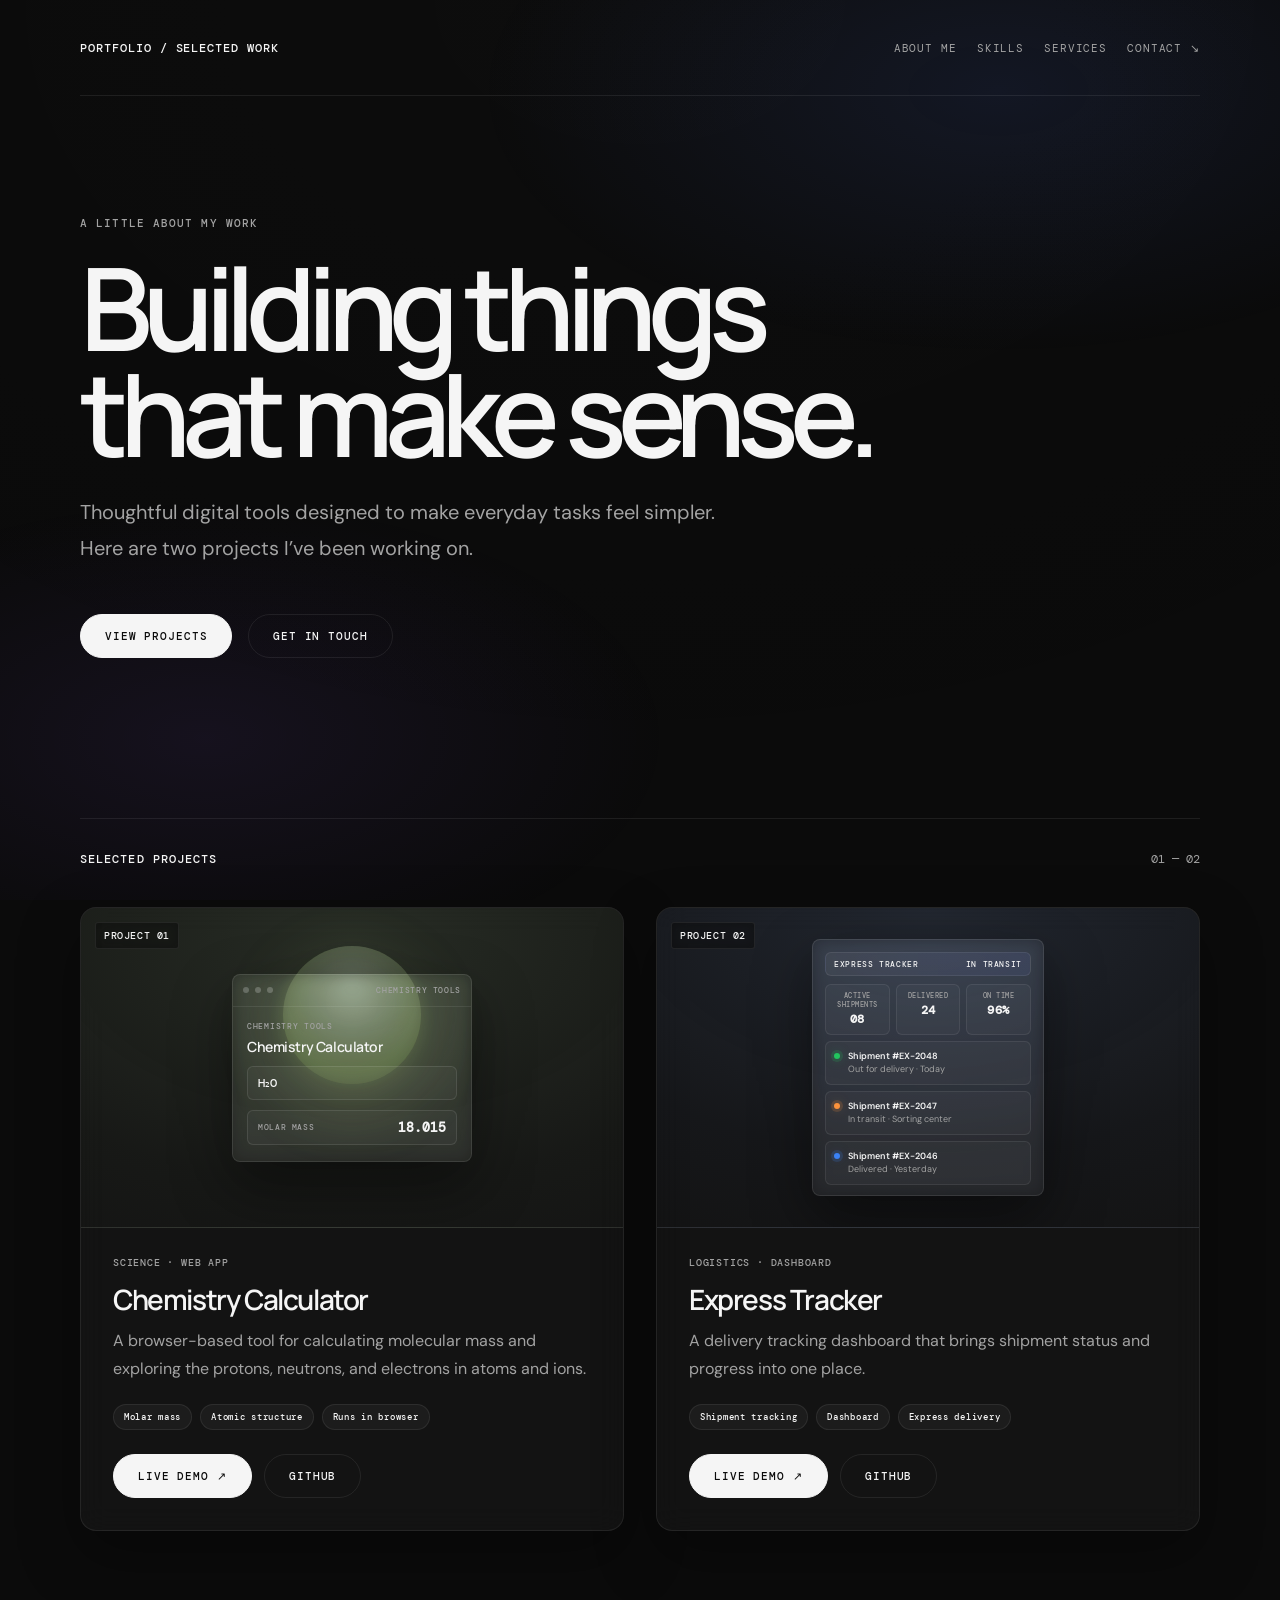
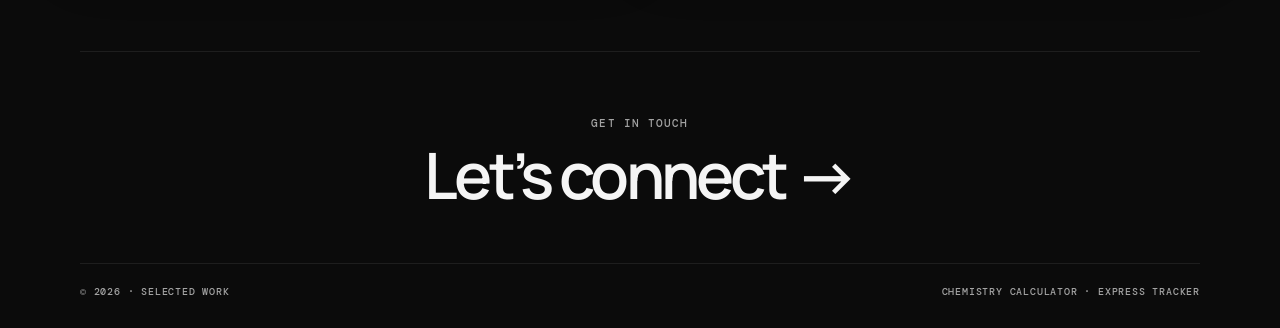
==== index.html @ ef1e5c7a "myportfolio" ====
<!doctype html>
<html lang="en">
<head>
<meta charset="utf-8">
<meta name="viewport" content="width=device-width, initial-scale=1">
<meta name="theme-color" content="#f4f3ed">
<title>Portfolio — Selected Work</title>
<link rel="stylesheet" href="comets.css">
<link rel="stylesheet" href="glow.css">
<link rel="stylesheet" href="styles.css">
<script src="comets.js" defer></script>
<script src="glow.js" defer></script>
</head>
<body>
<div id="comets" class="comet-layer"></div>
<header class="wrap nav nav-flex">
  <div class="brand">PORTFOLIO / SELECTED WORK</div>
  <nav class="nav-links">
    <a href="about-me.html">ABOUT ME</a>
    <a href="skills.html">SKILLS</a>
    <a href="services.html">SERVICES</a>
    <a href="contact.html">CONTACT ↘</a>
  </nav>
</header>
<main class="wrap">
<section class="intro"><div><div class="eyebrow">A LITTLE ABOUT MY WORK</div><h1>Building things<br>that make sense.</h1><p>Thoughtful digital tools designed to make everyday tasks feel simpler. Here are two projects I’ve been working on.</p><div class="cta-group"><a href="#projects" class="btn btn-primary">View Projects</a><a href="contact.html" class="btn btn-ghost">Get in Touch</a></div></div></section>
<div class="section-head" id="projects"><h2>Selected projects</h2><span>01 — 02</span></div>
<section class="projects" aria-label="Selected projects">
<article class="card"><div class="visual chem"><div class="orb"></div><div class="browser"><div class="browser-top"><i class="dot"></i><i class="dot"></i><i class="dot"></i><span class="mini-title">CHEMISTRY TOOLS</span></div><div class="browser-body"><div class="mini-eyebrow">CHEMISTRY TOOLS</div><div class="mini-heading">Chemistry Calculator</div><div class="input">H₂O</div><div class="result"><span>MOLAR MASS</span><b>18.015</b></div></div></div><span class="number">PROJECT 01</span></div><div class="card-copy"><div class="card-top"><span class="tag">SCIENCE · WEB APP</span></div><h3>Chemistry Calculator</h3><p>A browser-based tool for calculating molecular mass and exploring the protons, neutrons, and electrons in atoms and ions.</p><div class="card-foot"><span class="chip">Molar mass</span><span class="chip">Atomic structure</span><span class="chip">Runs in browser</span></div><div class="card-actions"><a class="btn btn-primary" href="https://science-fs2s.vercel.app/" target="_blank" rel="noreferrer">Live Demo ↗</a><a class="btn btn-ghost" href="#" aria-label="GitHub">GitHub</a></div></div></article>
<article class="card"><div class="visual tracker"><div class="track-window"><div class="track-bar"><span>EXPRESS TRACKER</span><span>IN TRANSIT</span></div><div class="track-summary"><div class="track-stat">ACTIVE SHIPMENTS<b>08</b></div><div class="track-stat">DELIVERED<b>24</b></div><div class="track-stat">ON TIME<b>96%</b></div></div><div class="shipment"><i></i><span><b>Shipment #EX-2048</b><br>Out for delivery · Today</span></div><div class="shipment"><i></i><span><b>Shipment #EX-2047</b><br>In transit · Sorting center</span></div><div class="shipment"><i></i><span><b>Shipment #EX-2046</b><br>Delivered · Yesterday</span></div></div><span class="track-num">PROJECT 02</span></div><div class="card-copy"><div class="card-top"><span class="tag">LOGISTICS · DASHBOARD</span></div><h3>Express Tracker</h3><p>A delivery tracking dashboard that brings shipment status and progress into one place.</p><div class="card-foot"><span class="chip">Shipment tracking</span><span class="chip">Dashboard</span><span class="chip">Express delivery</span></div><div class="card-actions"><a class="btn btn-primary" href="https://node-3o9c.onrender.com/dashboard" target="_blank" rel="noreferrer">Live Demo ↗</a><a class="btn btn-ghost" href="#" aria-label="GitHub">GitHub</a></div></div></article>
</section>
</main>
<section class="wrap contact contact-cta">
  <div class="eyebrow">GET IN TOUCH</div>
  <a href="contact.html" class="cta-link">Let’s connect →</a>
</section>
<footer class="wrap footer"><span>© 2026 · SELECTED WORK</span><span>CHEMISTRY CALCULATOR · EXPRESS TRACKER</span></footer>
</body>
</html>
---- comets.css ----
#comets {
  pointer-events: none;
}

.comet-layer {
  position: fixed;
  inset: 0;
  z-index: -1;
  overflow: hidden;
  background: radial-gradient(120% 120% at 50% 0%, rgba(255, 255, 255, 0.01), transparent 80%);
  will-change: transform;
}

.comet {
  position: absolute;
  top: 0;
  left: 0;
  width: 200px;
  height: 2px;
  border-radius: 999px;
  background: linear-gradient(90deg, rgba(255, 255, 255, 0) 0%, rgba(255, 255, 255, 1) 70%, rgba(255, 255, 255, 0) 100%);
  box-shadow: 0 0 32px 8px rgba(255, 255, 255, 0.18);
  opacity: 0;
  transform-origin: left center;
  will-change: transform, opacity;
  mix-blend-mode: screen;
}

.comet::before {
  content: "";
  position: absolute;
  right: -1px;
  top: 50%;
  transform: translateY(-50%);
  width: 6px;
  height: 6px;
  border-radius: 50%;
  background: radial-gradient(circle, #ffffff 0%, rgba(255, 255, 255, 0.6) 60%, rgba(255, 255, 255, 0) 100%);
  box-shadow: 0 0 28px 14px rgba(255, 255, 255, 0.24);
}

.comet--small {
  width: 80px;
  height: 1px;
}

.comet--small::before {
  width: 3px;
  height: 3px;
}

.comet--medium {
  width: 160px;
  height: 1.5px;
}

.comet--large {
  width: 280px;
  height: 2.5px;
}

.comet--large::before {
  width: 8px;
  height: 8px;
}

@keyframes comet {
  0% {
    transform: translate(140vw, -40vh) rotate(-20deg);
    opacity: 0;
  }
  5% {
    opacity: 1;
  }
  40% {
    opacity: 0.8;
  }
  100% {
    transform: translate(-60vw, 80vh) rotate(-20deg);
    opacity: 0;
  }
}

@media (prefers-reduced-motion: reduce) {
  .comet {
    display: none;
  }
}
---- glow.css ----
.glow-layer {
  position: fixed;
  inset: 0;
  z-index: -1;
  overflow: hidden;
  pointer-events: none;
  background:
    radial-gradient(58% 42% at 78% 10%, rgba(88, 128, 255, 0.1), transparent 70%),
    radial-gradient(52% 38% at 16% 82%, rgba(150, 96, 255, 0.08), transparent 70%);
}

.glow-aura {
  position: absolute;
  top: 0;
  left: 0;
  width: 760px;
  height: 760px;
  opacity: 0;
  transition: opacity 600ms ease;
  background: radial-gradient(closest-side circle, rgba(150, 190, 255, 0.22), rgba(120, 145, 255, 0.1) 42%, rgba(0, 0, 0, 0) 72%);
  mix-blend-mode: screen;
  will-change: transform, opacity;
}

.glow-layer.is-live .glow-aura {
  opacity: 1;
}

.glow-bloom {
  position: absolute;
  top: 0;
  left: 0;
  width: 460px;
  height: 460px;
  opacity: 0;
  transition: opacity 700ms ease;
  background: radial-gradient(closest-side circle, rgba(190, 212, 255, 0.26), rgba(160, 130, 255, 0.12) 40%, rgba(0, 0, 0, 0) 70%);
  mix-blend-mode: screen;
  will-change: transform, opacity;
}

.glow-layer.is-hovering .glow-bloom {
  opacity: 1;
}

.glow-ripple {
  position: absolute;
  top: 0;
  left: 0;
  width: 26px;
  height: 26px;
  margin: -13px 0 0 -13px;
  border-radius: 50%;
  border: 1px solid rgba(205, 222, 255, 0.55);
  background: radial-gradient(circle, rgba(255, 255, 255, 0.4), rgba(255, 255, 255, 0) 70%);
  box-shadow: 0 0 24px 8px rgba(150, 180, 255, 0.28);
  mix-blend-mode: screen;
  animation: glowRipple 950ms cubic-bezier(0.16, 1, 0.3, 1) forwards;
}

@keyframes glowRipple {
  from {
    transform: scale(0.2);
    opacity: 0.9;
  }
  to {
    transform: scale(10);
    opacity: 0;
  }
}

@media (prefers-reduced-motion: reduce) {
  .glow-layer {
    display: none;
  }
}
---- styles.css ----
@import url('https://fonts.googleapis.com/css2?family=DM+Mono:wght@400;500&family=DM+Sans:wght@400;500;600;700&family=Manrope:wght@400;500;600;700;800&display=swap');

:root {
  --paper: #0b0b0b;
  --ink: #f5f5f5;
  --muted: #a3a3a3;
  --line: rgba(255, 255, 255, 0.08);
  --green: #22c55e;
  --orange: #fb923c;
  --blue: #3b82f6;
}

* {
  box-sizing: border-box;
}

html {
  scroll-behavior: smooth;
}

@keyframes fadeUp {
  from {
    opacity: 0;
    transform: translateY(12px);
  }
  to {
    opacity: 1;
    transform: translateY(0);
  }
}

@keyframes fadeIn {
  from {
    opacity: 0;
  }
  to {
    opacity: 1;
  }
}

body {
  margin: 0;
  background: var(--paper);
  color: var(--ink);
  font-family: 'DM Sans', sans-serif;
  -webkit-font-smoothing: antialiased;
  text-rendering: optimizeLegibility;
  position: relative;
  overflow-x: hidden;
}

body::before,
body::after {
  pointer-events: none;
}

a {
  color: inherit;
}

.wrap {
  width: min(100% - 32px, 540px);
  margin: auto;
}

.nav {
  height: 68px;
  display: flex;
  align-items: center;
  justify-content: space-between;
  border-bottom: 1px solid var(--line);
}

.brand {
  font: 500 12px 'DM Mono', monospace;
  letter-spacing: 0.08em;
}

.nav a {
  font: 11px 'DM Mono', monospace;
  letter-spacing: 0.08em;
  text-decoration: none;
  color: var(--muted);
  transition: color 200ms ease;
}

.nav-flex {
  display: flex;
  flex-direction: column;
  align-items: flex-start;
  justify-content: center;
  gap: 12px;
  height: auto;
  padding: 16px 0;
}

.nav-links {
  display: flex;
  flex-wrap: wrap;
  align-items: center;
  gap: 10px 16px;
}

.nav a:hover {
  color: var(--ink);
}

.intro {
  padding: 72px 0 80px;
  animation: fadeUp 600ms ease-out both;
}

.eyebrow,
.label {
  font: 500 11px 'DM Mono', monospace;
  letter-spacing: 0.1em;
  text-transform: uppercase;
  color: var(--muted);
}

h1 {
  font: 600 clamp(56px, 9vw, 120px)/0.92 Manrope, sans-serif;
  letter-spacing: -0.08em;
  margin: 24px 0 28px;
}

.intro p {
  font-size: clamp(16px, 2.2vw, 20px);
  line-height: 1.8;
  color: var(--muted);
  max-width: 680px;
  margin: 0 0 48px 0;
}

.cta-group {
  display: flex;
  flex-wrap: wrap;
  gap: 12px 16px;
}

.btn {
  display: inline-flex;
  align-items: center;
  justify-content: center;
  gap: 8px;
  padding: 14px 24px;
  border-radius: 999px;
  text-decoration: none;
  font: 500 11px 'DM Mono', monospace;
  letter-spacing: 0.08em;
  text-transform: uppercase;
  transition: all 200ms ease;
  will-change: transform;
}

.btn-primary {
  background: var(--ink);
  color: var(--paper);
  border: 1px solid var(--ink);
}

.btn-primary:hover {
  transform: translateY(-1px);
}

.btn-ghost {
  background: transparent;
  color: var(--ink);
  border: 1px solid var(--line);
}

.btn-ghost:hover {
  border-color: rgba(245, 245, 245, 0.4);
  transform: translateY(-1px);
}

.section-head {
  display: flex;
  align-items: center;
  justify-content: space-between;
  border-top: 1px solid var(--line);
  padding: 32px 0 40px;
  animation: fadeIn 600ms ease-out both;
}

.section-head h2 {
  font: 500 12px 'DM Mono', monospace;
  letter-spacing: 0.09em;
  text-transform: uppercase;
  margin: 0;
}

.section-head span {
  font: 12px 'DM Mono', monospace;
  color: var(--muted);
}

.projects {
  display: grid;
  grid-template-columns: 1fr;
  gap: 24px;
  padding-bottom: 80px;
}

.card {
  --pulse-delay: 1s;
  border: 1px solid var(--line);
  border-radius: 16px;
  overflow: hidden;
  background-color: rgba(255, 255, 255, 0.035);
  backdrop-filter: blur(14px) saturate(120%);
  -webkit-backdrop-filter: blur(14px) saturate(120%);
  box-shadow: 0 24px 60px rgba(0, 0, 0, 0.35);
  transition: transform 250ms ease;
  will-change: transform;
  animation: fadeUp 600ms ease-out both, cardPulse 6s ease-in-out infinite var(--pulse-delay);
}

.projects .card:nth-child(2) {
  --pulse-delay: 4s;
}

.card:hover {
  transform: translateY(-6px) scale(1.002);
}

.card-copy,
.visual {
  animation: cardContentPulse 6s ease-in-out infinite var(--pulse-delay);
}

@keyframes cardPulse {
  0%,
  33.34%,
  100% {
    background-color: rgba(255, 255, 255, 0.035);
    border-color: var(--line);
    backdrop-filter: blur(14px) saturate(120%);
    box-shadow: 0 24px 60px rgba(0, 0, 0, 0.35);
  }
  16.67% {
    background-color: rgba(255, 255, 255, 0);
    border-color: rgba(255, 255, 255, 0);
    backdrop-filter: blur(0px) saturate(100%);
    box-shadow: 0 0 70px 10px rgba(130, 170, 255, 0.14);
  }
}

@keyframes cardContentPulse {
  0%,
  33.34%,
  100% {
    opacity: 1;
  }
  16.67% {
    opacity: 0.05;
  }
}

.visual {
  height: 280px;
  position: relative;
  background: radial-gradient(120% 120% at 50% 0%, rgba(255, 255, 255, 0.04), rgba(255, 255, 255, 0.02));
  display: flex;
  align-items: center;
  justify-content: center;
  padding: 0 24px;
  overflow: hidden;
  border-bottom: 1px solid var(--line);
}

.visual.chem {
  background: radial-gradient(120% 120% at 50% 10%, rgba(190, 232, 168, 0.12), rgba(140, 180, 110, 0.03) 65%, transparent);
}

.orb {
  position: absolute;
  top: 38px;
  left: 50%;
  transform: translateX(-50%);
  width: 138px;
  height: 138px;
  border-radius: 50%;
  background: radial-gradient(circle at 50% 30%, rgba(226, 246, 214, 0.32), rgba(155, 191, 101, 0.14) 70%, transparent);
  filter: blur(0.2px);
  box-shadow: inset 0 -14px 40px rgba(155, 191, 101, 0.18), 0 20px 70px rgba(143, 174, 96, 0.18);
}

.browser {
  width: min(88%, 240px);
  border: 1px solid rgba(255, 255, 255, 0.1);
  border-radius: 8px;
  background: rgba(255, 255, 255, 0.04);
  backdrop-filter: blur(8px);
  -webkit-backdrop-filter: blur(8px);
  box-shadow: 0 24px 60px rgba(0, 0, 0, 0.45);
  position: relative;
  z-index: 2;
}

.browser-top {
  height: 32px;
  display: flex;
  align-items: center;
  gap: 6px;
  padding: 0 10px;
  border-bottom: 1px solid rgba(255, 255, 255, 0.08);
}

.dot {
  width: 6px;
  height: 6px;
  border-radius: 50%;
  background: rgba(255, 255, 255, 0.22);
}

.mini-title {
  margin-left: auto;
  font: 500 8px 'DM Mono', monospace;
  letter-spacing: 0.08em;
  color: var(--muted);
}

.browser-body {
  padding: 14px 14px 16px;
}

.mini-eyebrow {
  font: 500 8px 'DM Mono', monospace;
  letter-spacing: 0.09em;
  color: var(--muted);
}

.mini-heading {
  font: 600 14px Manrope, sans-serif;
  letter-spacing: -0.03em;
  margin: 6px 0 10px;
}

.input {
  border: 1px solid rgba(255, 255, 255, 0.1);
  border-radius: 6px;
  height: 34px;
  display: flex;
  align-items: center;
  padding: 0 10px;
  font: 500 12px 'DM Mono', monospace;
  background: rgba(255, 255, 255, 0.03);
}

.result {
  margin-top: 10px;
  border: 1px solid rgba(255, 255, 255, 0.1);
  border-radius: 6px;
  padding: 8px 10px;
  display: flex;
  align-items: center;
  justify-content: space-between;
  background: rgba(255, 255, 255, 0.03);
}

.result span {
  font: 500 8px 'DM Mono', monospace;
  letter-spacing: 0.08em;
  color: var(--muted);
}

.result b {
  font: 600 13px 'DM Mono', monospace;
}

.number {
  position: absolute;
  top: 14px;
  left: 14px;
  font: 500 10px 'DM Mono', monospace;
  letter-spacing: 0.06em;
  padding: 6px 8px;
  color: var(--ink);
  background: rgba(11, 11, 11, 0.68);
  backdrop-filter: blur(6px);
  -webkit-backdrop-filter: blur(6px);
  border: 1px solid var(--line);
  border-radius: 3px;
}

.visual.tracker {
  background: radial-gradient(120% 120% at 50% 0%, rgba(140, 180, 255, 0.12), rgba(90, 130, 220, 0.03) 65%, transparent);
}

.track-window {
  width: min(86%, 232px);
  border: 1px solid rgba(255, 255, 255, 0.1);
  border-radius: 8px;
  background: rgba(255, 255, 255, 0.04);
  backdrop-filter: blur(8px);
  -webkit-backdrop-filter: blur(8px);
  box-shadow: 0 24px 60px rgba(0, 0, 0, 0.45);
  position: relative;
  z-index: 2;
  padding: 12px 12px 10px;
}

.track-bar {
  display: flex;
  align-items: center;
  justify-content: space-between;
  padding: 6px 8px;
  border-radius: 6px;
  background: linear-gradient(90deg, rgba(255, 255, 255, 0.05), rgba(120, 140, 255, 0.09));
  border: 1px solid rgba(255, 255, 255, 0.08);
  font: 500 8px 'DM Mono', monospace;
  letter-spacing: 0.08em;
}

.track-summary {
  display: grid;
  grid-template-columns: repeat(3, 1fr);
  gap: 6px;
  margin: 8px 0 6px;
}

.track-stat {
  border: 1px solid rgba(255, 255, 255, 0.08);
  border-radius: 6px;
  padding: 6px 6px 7px;
  text-align: center;
  background: rgba(255, 255, 255, 0.03);
  font: 500 7px 'DM Mono', monospace;
  letter-spacing: 0.07em;
  color: var(--muted);
}

.track-stat b {
  display: block;
  margin-top: 2px;
  font: 600 12px 'DM Mono', monospace;
  color: var(--ink);
}

.shipment {
  display: flex;
  align-items: flex-start;
  gap: 8px;
  padding: 8px 8px;
  border-radius: 6px;
  border: 1px solid rgba(255, 255, 255, 0.08);
  margin-top: 6px;
  background: rgba(255, 255, 255, 0.03);
}

.shipment i {
  width: 6px;
  height: 6px;
  border-radius: 50%;
  background: var(--green);
  margin-top: 3px;
  box-shadow: 0 0 0 3px rgba(34, 197, 94, 0.16), 0 0 12px rgba(34, 197, 94, 0.35);
}

.shipment:nth-child(4) i {
  background: var(--orange);
  box-shadow: 0 0 0 3px rgba(251, 146, 60, 0.16), 0 0 12px rgba(251, 146, 60, 0.35);
}

.shipment:nth-child(5) i {
  background: var(--blue);
  box-shadow: 0 0 0 3px rgba(59, 130, 246, 0.16), 0 0 12px rgba(59, 130, 246, 0.35);
}

.shipment span {
  font: 9px/1.45 'DM Sans', sans-serif;
  color: var(--muted);
}

.shipment b {
  color: var(--ink);
  font-weight: 600;
}

.track-num {
  position: absolute;
  top: 14px;
  left: 14px;
  font: 500 10px 'DM Mono', monospace;
  letter-spacing: 0.06em;
  padding: 6px 8px;
  color: var(--ink);
  background: rgba(11, 11, 11, 0.68);
  backdrop-filter: blur(6px);
  -webkit-backdrop-filter: blur(6px);
  border: 1px solid var(--line);
  border-radius: 3px;
}

.card-copy {
  padding: 28px 32px 32px;
}

.card-top {
  display: flex;
  align-items: center;
  justify-content: space-between;
}

.tag {
  font: 500 10px 'DM Mono', monospace;
  letter-spacing: 0.08em;
  text-transform: uppercase;
  color: var(--muted);
}

.arrow {
  width: 38px;
  height: 38px;
  border: 1px solid var(--line);
  border-radius: 999px;
  display: flex;
  align-items: center;
  justify-content: center;
  text-decoration: none;
  font-size: 16px;
  transition: all 200ms ease;
}

.arrow:hover {
  background: var(--ink);
  color: var(--paper);
  border-color: var(--ink);
  transform: translateY(-1px);
}

.card-copy h3 {
  font: 600 clamp(22px, 2.2vw, 28px)/1.06 Manrope, sans-serif;
  letter-spacing: -0.05em;
  margin: 16px 0 12px;
}

.card-copy p {
  font-size: clamp(15px, 1.8vw, 16px);
  line-height: 1.8;
  color: var(--muted);
  margin: 0 0 20px;
}

.card-foot {
  display: flex;
  flex-wrap: wrap;
  gap: 8px;
  margin-bottom: 24px;
}

.card-actions {
  display: flex;
  flex-wrap: wrap;
  gap: 12px;
}

.chip {
  font: 500 9px 'DM Mono', monospace;
  letter-spacing: 0.08em;
  padding: 6px 10px;
  border: 1px solid var(--line);
  border-radius: 999px;
  background: rgba(255, 255, 255, 0.04);
  transition: border-color 200ms ease;
}

.chip:hover {
  border-color: rgba(255, 255, 255, 0.24);
}

.contact {
  display: block;
  border-top: 1px solid var(--line);
  padding: 38px 0;
}

.contact-cta {
  text-align: center;
  padding: 48px 0 40px;
}

.cta-link {
  display: inline-block;
  font: 600 clamp(36px, 7vw, 64px)/0.98 Manrope, sans-serif;
  letter-spacing: -0.06em;
  text-decoration: none;
  margin-top: 14px;
  transition: color 0.2s;
}

.cta-link:hover {
  color: var(--muted);
}

.footer {
  display: flex;
  flex-wrap: wrap;
  justify-content: space-between;
  align-items: center;
  gap: 10px 16px;
  padding: 22px 0 30px;
  border-top: 1px solid var(--line);
  font: 500 10px 'DM Mono', monospace;
  letter-spacing: 0.08em;
  color: var(--muted);
  line-height: 1.7;
}

@media (min-width: 768px) {
  .wrap {
    width: min(1120px, calc(100% - 48px));
  }

  .nav {
    height: auto;
    min-height: 96px;
  }

  .nav-flex {
    flex-direction: row;
    align-items: center;
    justify-content: space-between;
    min-height: 96px;
    padding: 24px 0;
  }

  .nav-links {
    gap: 20px;
  }

  .intro {
    padding: 120px 0 160px;
  }

  .projects {
    grid-template-columns: 1fr 1fr;
    padding-bottom: 120px;
    gap: 32px;
  }

  .visual {
    height: 320px;
  }

  .contact-cta {
    padding: 64px 0 56px;
  }

  .footer {
    line-height: 1.2;
  }
}

@media (prefers-reduced-motion: reduce) {
  .card {
    animation: fadeUp 600ms ease-out both;
  }

  .card-copy,
  .visual {
    animation: none;
  }
}
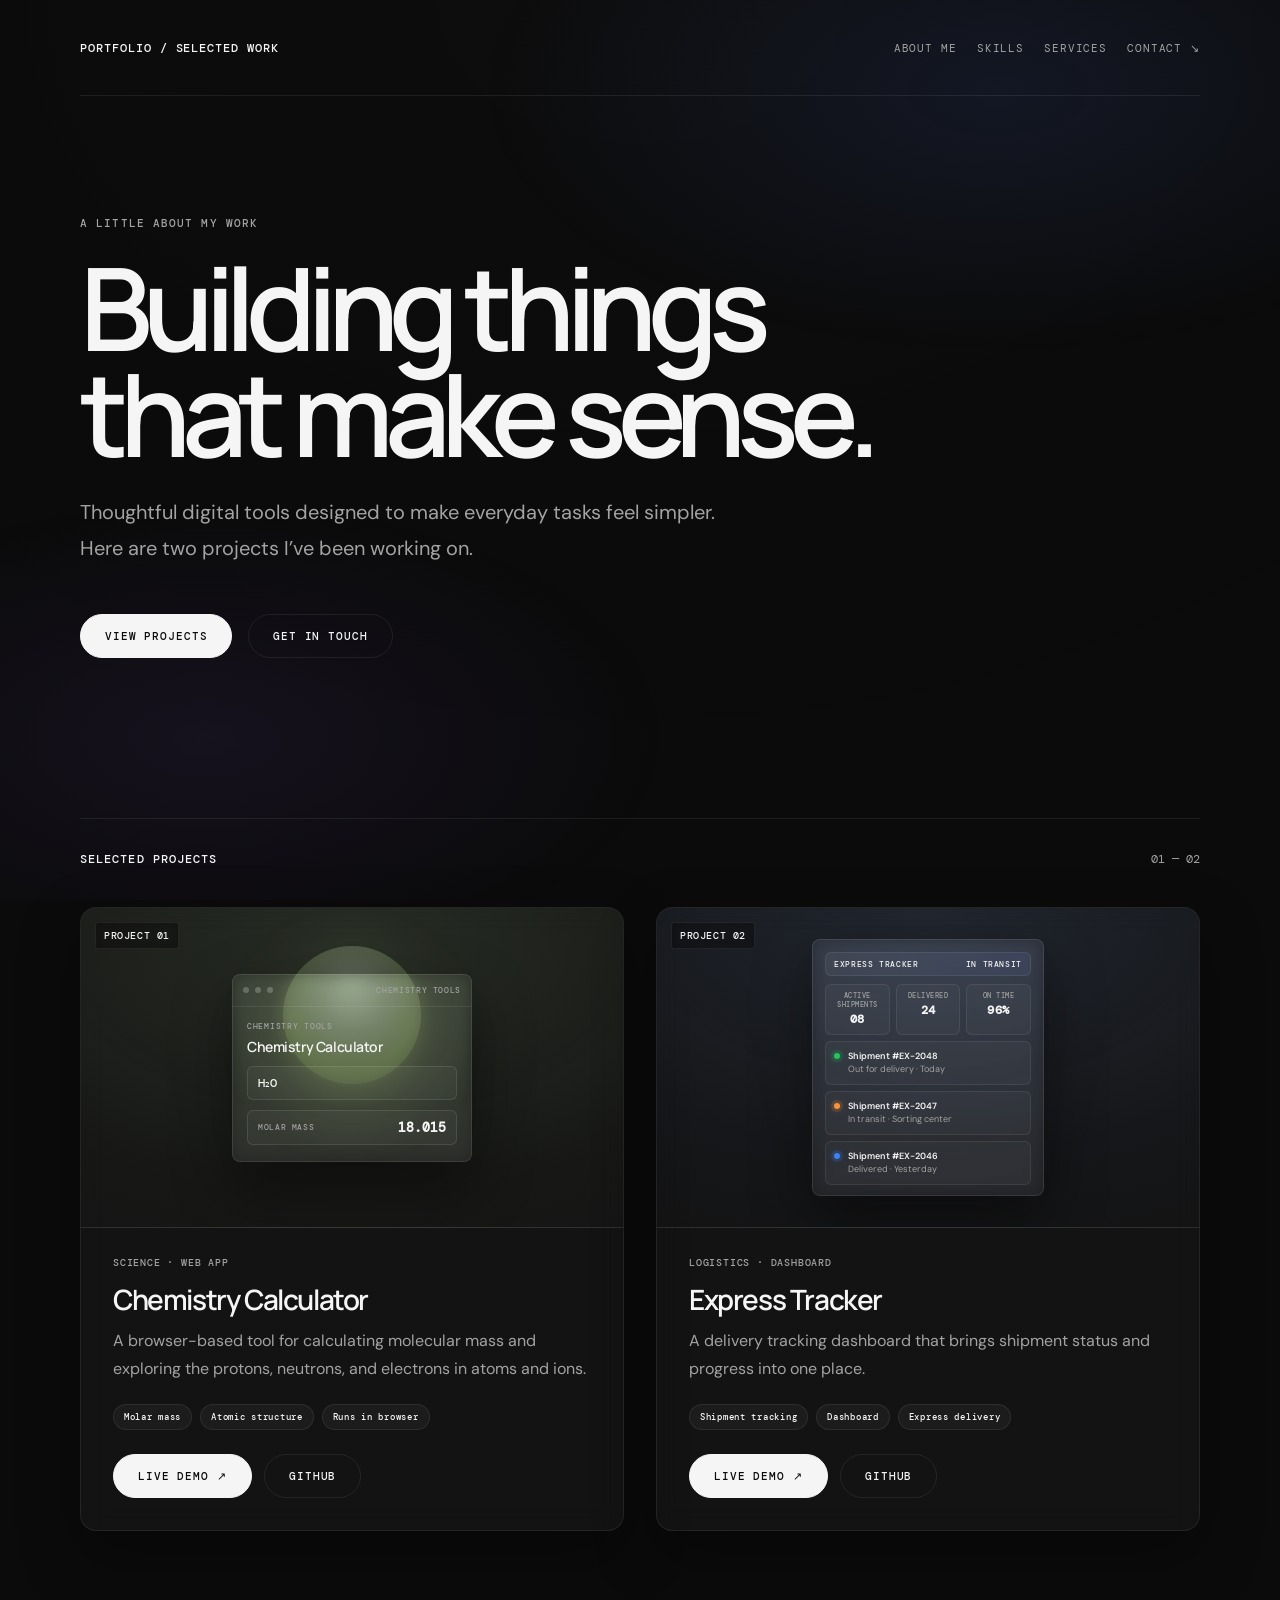
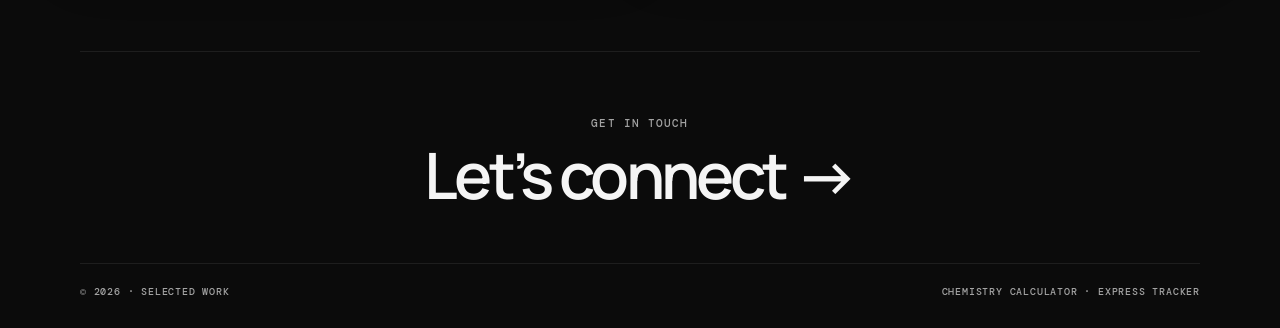
==== commit 4b40adcb: "Update index.html" ====
--- a/index.html
+++ b/index.html
@@ -1,20 +1,26 @@
 <!doctype html>
 <html lang="en">
 <head>
-<meta charset="utf-8">
-<meta name="viewport" content="width=device-width, initial-scale=1">
-<meta name="theme-color" content="#f4f3ed">
-<title>Portfolio — Selected Work</title>
-<link rel="stylesheet" href="comets.css">
-<link rel="stylesheet" href="glow.css">
-<link rel="stylesheet" href="styles.css">
-<script src="comets.js" defer></script>
-<script src="glow.js" defer></script>
+  <meta charset="utf-8">
+  <meta name="viewport" content="width=device-width, initial-scale=1">
+  <meta name="theme-color" content="#f4f3ed">
+  <title>Portfolio — Selected Work</title>
+
+  <link rel="stylesheet" href="comets.css">
+  <link rel="stylesheet" href="glow.css">
+  <link rel="stylesheet" href="styles.css">
+
+  <script src="comets.js" defer></script>
+  <script src="glow.js" defer></script>
 </head>
+
 <body>
+
 <div id="comets" class="comet-layer"></div>
+
 <header class="wrap nav nav-flex">
   <div class="brand">PORTFOLIO / SELECTED WORK</div>
+
   <nav class="nav-links">
     <a href="about-me.html">ABOUT ME</a>
     <a href="skills.html">SKILLS</a>
@@ -22,19 +28,229 @@
     <a href="contact.html">CONTACT ↘</a>
   </nav>
 </header>
+
 <main class="wrap">
-<section class="intro"><div><div class="eyebrow">A LITTLE ABOUT MY WORK</div><h1>Building things<br>that make sense.</h1><p>Thoughtful digital tools designed to make everyday tasks feel simpler. Here are two projects I’ve been working on.</p><div class="cta-group"><a href="#projects" class="btn btn-primary">View Projects</a><a href="contact.html" class="btn btn-ghost">Get in Touch</a></div></div></section>
-<div class="section-head" id="projects"><h2>Selected projects</h2><span>01 — 02</span></div>
+
+<section class="intro">
+  <div>
+    <div class="eyebrow">A LITTLE ABOUT MY WORK</div>
+
+    <h1>
+      Building things<br>
+      that make sense.
+    </h1>
+
+    <p>
+      Thoughtful digital tools designed to make everyday tasks feel simpler.
+      Here are two projects I’ve been working on.
+    </p>
+
+    <div class="cta-group">
+      <a href="#projects" class="btn btn-primary">View Projects</a>
+      <a href="contact.html" class="btn btn-ghost">Get in Touch</a>
+    </div>
+  </div>
+</section>
+
+<div class="section-head" id="projects">
+  <h2>Selected projects</h2>
+  <span>01 — 02</span>
+</div>
+
 <section class="projects" aria-label="Selected projects">
-<article class="card"><div class="visual chem"><div class="orb"></div><div class="browser"><div class="browser-top"><i class="dot"></i><i class="dot"></i><i class="dot"></i><span class="mini-title">CHEMISTRY TOOLS</span></div><div class="browser-body"><div class="mini-eyebrow">CHEMISTRY TOOLS</div><div class="mini-heading">Chemistry Calculator</div><div class="input">H₂O</div><div class="result"><span>MOLAR MASS</span><b>18.015</b></div></div></div><span class="number">PROJECT 01</span></div><div class="card-copy"><div class="card-top"><span class="tag">SCIENCE · WEB APP</span></div><h3>Chemistry Calculator</h3><p>A browser-based tool for calculating molecular mass and exploring the protons, neutrons, and electrons in atoms and ions.</p><div class="card-foot"><span class="chip">Molar mass</span><span class="chip">Atomic structure</span><span class="chip">Runs in browser</span></div><div class="card-actions"><a class="btn btn-primary" href="https://science-fs2s.vercel.app/" target="_blank" rel="noreferrer">Live Demo ↗</a><a class="btn btn-ghost" href="#" aria-label="GitHub">GitHub</a></div></div></article>
-<article class="card"><div class="visual tracker"><div class="track-window"><div class="track-bar"><span>EXPRESS TRACKER</span><span>IN TRANSIT</span></div><div class="track-summary"><div class="track-stat">ACTIVE SHIPMENTS<b>08</b></div><div class="track-stat">DELIVERED<b>24</b></div><div class="track-stat">ON TIME<b>96%</b></div></div><div class="shipment"><i></i><span><b>Shipment #EX-2048</b><br>Out for delivery · Today</span></div><div class="shipment"><i></i><span><b>Shipment #EX-2047</b><br>In transit · Sorting center</span></div><div class="shipment"><i></i><span><b>Shipment #EX-2046</b><br>Delivered · Yesterday</span></div></div><span class="track-num">PROJECT 02</span></div><div class="card-copy"><div class="card-top"><span class="tag">LOGISTICS · DASHBOARD</span></div><h3>Express Tracker</h3><p>A delivery tracking dashboard that brings shipment status and progress into one place.</p><div class="card-foot"><span class="chip">Shipment tracking</span><span class="chip">Dashboard</span><span class="chip">Express delivery</span></div><div class="card-actions"><a class="btn btn-primary" href="https://node-3o9c.onrender.com/dashboard" target="_blank" rel="noreferrer">Live Demo ↗</a><a class="btn btn-ghost" href="#" aria-label="GitHub">GitHub</a></div></div></article>
+
+  <!-- PROJECT 01 -->
+  <article class="card">
+
+    <div class="visual chem">
+      <div class="orb"></div>
+
+      <div class="browser">
+
+        <div class="browser-top">
+          <i class="dot"></i>
+          <i class="dot"></i>
+          <i class="dot"></i>
+          <span class="mini-title">CHEMISTRY TOOLS</span>
+        </div>
+
+        <div class="browser-body">
+          <div class="mini-eyebrow">CHEMISTRY TOOLS</div>
+          <div class="mini-heading">Chemistry Calculator</div>
+
+          <div class="input">H₂O</div>
+
+          <div class="result">
+            <span>MOLAR MASS</span>
+            <b>18.015</b>
+          </div>
+        </div>
+
+      </div>
+
+      <span class="number">PROJECT 01</span>
+    </div>
+
+    <div class="card-copy">
+
+      <div class="card-top">
+        <span class="tag">SCIENCE · WEB APP</span>
+      </div>
+
+      <h3>Chemistry Calculator</h3>
+
+      <p>
+        A browser-based tool for calculating molecular mass and exploring
+        the protons, neutrons, and electrons in atoms and ions.
+      </p>
+
+      <div class="card-foot">
+        <span class="chip">Molar mass</span>
+        <span class="chip">Atomic structure</span>
+        <span class="chip">Runs in browser</span>
+      </div>
+
+      <div class="card-actions">
+        <a
+          class="btn btn-primary"
+          href="https://science-fs2s.vercel.app/"
+          target="_blank"
+          rel="noreferrer"
+        >
+          Live Demo ↗
+        </a>
+
+        <a
+          class="btn btn-ghost"
+          href="#"
+          aria-label="GitHub"
+        >
+          GitHub
+        </a>
+      </div>
+
+    </div>
+  </article>
+
+
+  <!-- PROJECT 02 -->
+  <article class="card">
+
+    <div class="visual tracker">
+
+      <div class="track-window">
+
+        <div class="track-bar">
+          <span>EXPRESS TRACKER</span>
+          <span>IN TRANSIT</span>
+        </div>
+
+        <div class="track-summary">
+
+          <div class="track-stat">
+            ACTIVE SHIPMENTS
+            <b>08</b>
+          </div>
+
+          <div class="track-stat">
+            DELIVERED
+            <b>24</b>
+          </div>
+
+          <div class="track-stat">
+            ON TIME
+            <b>96%</b>
+          </div>
+
+        </div>
+
+        <div class="shipment">
+          <i></i>
+          <span>
+            <b>Shipment #EX-2048</b><br>
+            Out for delivery · Today
+          </span>
+        </div>
+
+        <div class="shipment">
+          <i></i>
+          <span>
+            <b>Shipment #EX-2047</b><br>
+            In transit · Sorting center
+          </span>
+        </div>
+
+        <div class="shipment">
+          <i></i>
+          <span>
+            <b>Shipment #EX-2046</b><br>
+            Delivered · Yesterday
+          </span>
+        </div>
+
+      </div>
+
+      <span class="track-num">PROJECT 02</span>
+
+    </div>
+
+    <div class="card-copy">
+
+      <div class="card-top">
+        <span class="tag">LOGISTICS · DASHBOARD</span>
+      </div>
+
+      <h3>Express Tracker</h3>
+
+      <p>
+        A delivery tracking dashboard that brings shipment status and
+        progress into one place.
+      </p>
+
+      <div class="card-foot">
+        <span class="chip">Shipment tracking</span>
+        <span class="chip">Dashboard</span>
+        <span class="chip">Express delivery</span>
+      </div>
+
+      <div class="card-actions">
+
+        <!-- UPDATED EXPRESS TRACKER LINK -->
+        <a
+          class="btn btn-primary"
+          href="https://expensetracker-ysin.onrender.com"
+          target="_blank"
+          rel="noreferrer"
+        >
+          Live Demo ↗
+        </a>
+
+        <a
+          class="btn btn-ghost"
+          href="#"
+          aria-label="GitHub"
+        >
+          GitHub
+        </a>
+
+      </div>
+
+    </div>
+  </article>
+
 </section>
+
 </main>
+
 <section class="wrap contact contact-cta">
   <div class="eyebrow">GET IN TOUCH</div>
   <a href="contact.html" class="cta-link">Let’s connect →</a>
 </section>
-<footer class="wrap footer"><span>© 2026 · SELECTED WORK</span><span>CHEMISTRY CALCULATOR · EXPRESS TRACKER</span></footer>
+
+<footer class="wrap footer">
+  <span>© 2026 · SELECTED WORK</span>
+  <span>CHEMISTRY CALCULATOR · EXPRESS TRACKER</span>
+</footer>
+
 </body>
 </html>
-
